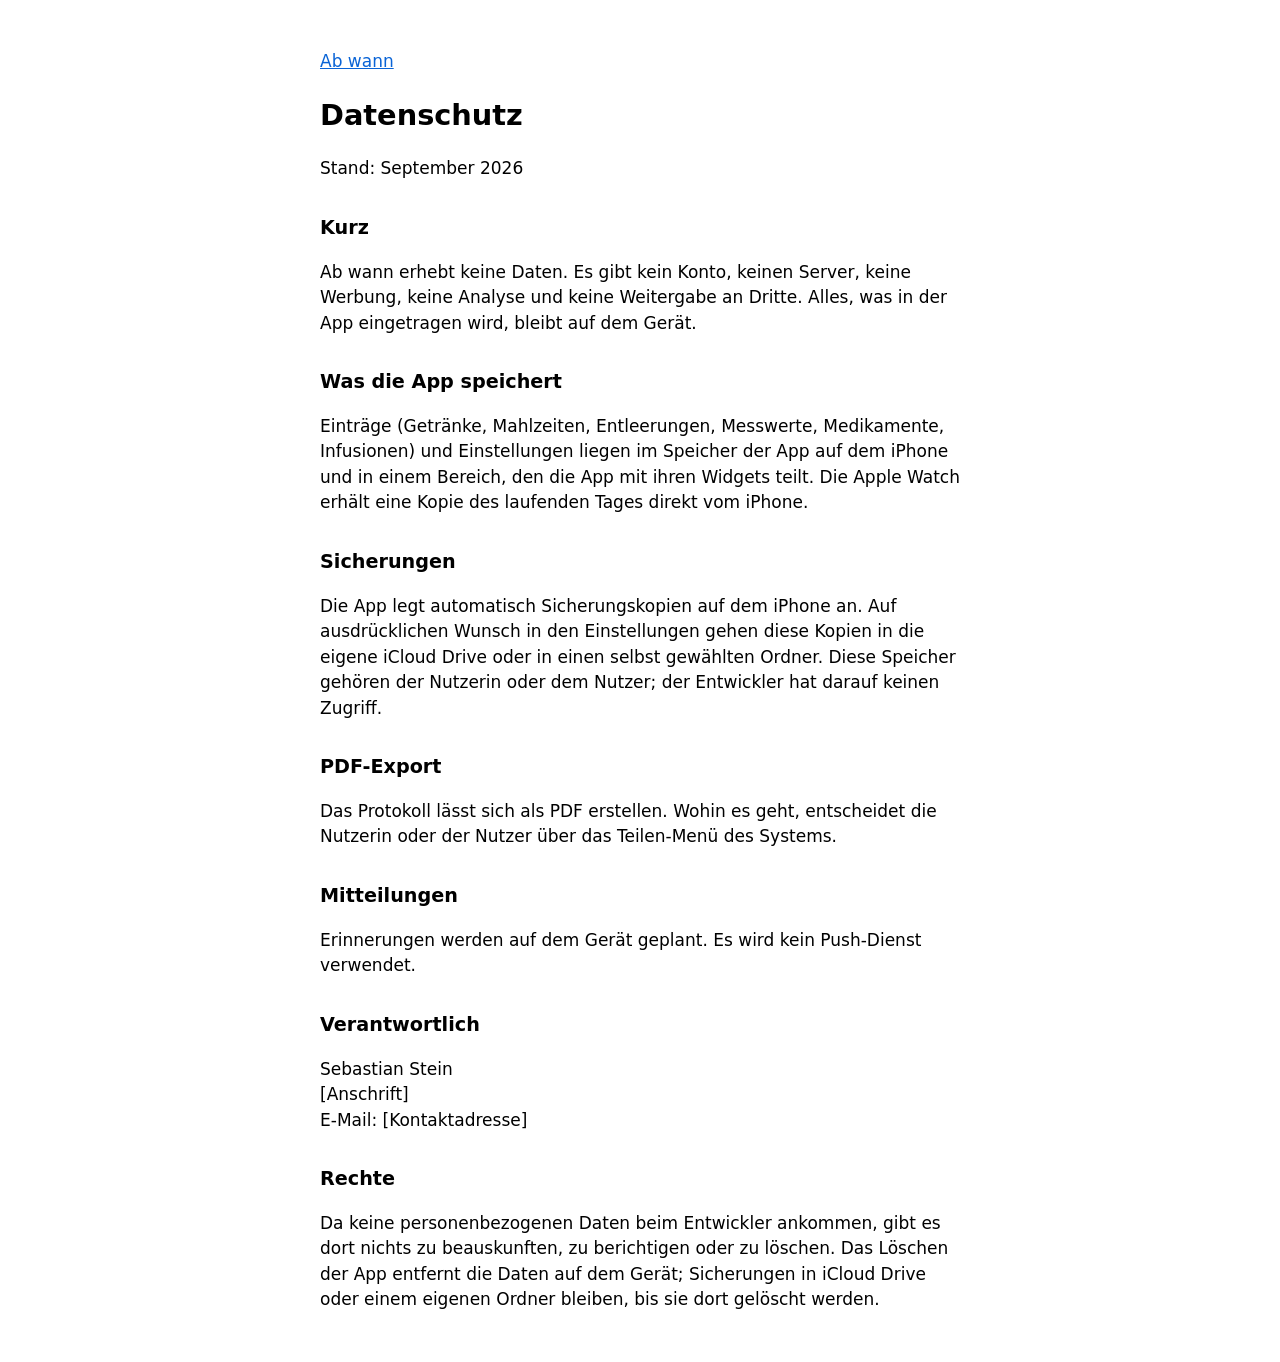
==== datenschutz.html @ 5077b269 "Draft the App Store texts and the support and privacy pages Co-Authored-By: Claude Opus 5 <noreply@a" ====
<!doctype html>
<html lang="de">
<head>
<meta charset="utf-8">
<meta name="viewport" content="width=device-width, initial-scale=1">
<title>Ab wann – Datenschutz</title>
<link rel="stylesheet" href="style.css">
</head>
<body>
<main>
<p><a href="./">Ab wann</a></p>
<h1>Datenschutz</h1>
<p>Stand: September 2026</p>

<h2>Kurz</h2>
<p>Ab wann erhebt keine Daten. Es gibt kein Konto, keinen Server, keine Werbung,
keine Analyse und keine Weitergabe an Dritte. Alles, was in der App eingetragen
wird, bleibt auf dem Gerät.</p>

<h2>Was die App speichert</h2>
<p>Einträge (Getränke, Mahlzeiten, Entleerungen, Messwerte, Medikamente,
Infusionen) und Einstellungen liegen im Speicher der App auf dem iPhone und in
einem Bereich, den die App mit ihren Widgets teilt. Die Apple Watch erhält eine
Kopie des laufenden Tages direkt vom iPhone.</p>

<h2>Sicherungen</h2>
<p>Die App legt automatisch Sicherungskopien auf dem iPhone an. Auf ausdrücklichen
Wunsch in den Einstellungen gehen diese Kopien in die eigene iCloud Drive oder in
einen selbst gewählten Ordner. Diese Speicher gehören der Nutzerin oder dem
Nutzer; der Entwickler hat darauf keinen Zugriff.</p>

<h2>PDF-Export</h2>
<p>Das Protokoll lässt sich als PDF erstellen. Wohin es geht, entscheidet die
Nutzerin oder der Nutzer über das Teilen-Menü des Systems.</p>

<h2>Mitteilungen</h2>
<p>Erinnerungen werden auf dem Gerät geplant. Es wird kein Push-Dienst verwendet.</p>

<h2>Verantwortlich</h2>
<p>Sebastian Stein<br>
<!-- TODO: Anschrift und Kontakt-E-Mail vor der Veröffentlichung eintragen -->
[Anschrift]<br>
E-Mail: [Kontaktadresse]</p>

<h2>Rechte</h2>
<p>Da keine personenbezogenen Daten beim Entwickler ankommen, gibt es dort nichts
zu beauskunften, zu berichtigen oder zu löschen. Das Löschen der App entfernt die
Daten auf dem Gerät; Sicherungen in iCloud Drive oder einem eigenen Ordner bleiben,
bis sie dort gelöscht werden.</p>
</main>
</body>
</html>
---- style.css ----
:root { color-scheme: light dark; }
body {
  margin: 0;
  padding-inline: 16px;
  font: 17px/1.5 -apple-system, system-ui, sans-serif;
  background: Canvas;
  color: CanvasText;
}
main { max-width: 40rem; margin: 0 auto; padding-block: 2rem; }
h1 { font-size: 1.8rem; }
h2 { font-size: 1.2rem; margin-top: 2rem; }
h3 { font-size: 1rem; margin-top: 1.5rem; }
a { color: #0a64d6; }
@media (prefers-color-scheme: dark) { a { color: #5aa2ff; } }
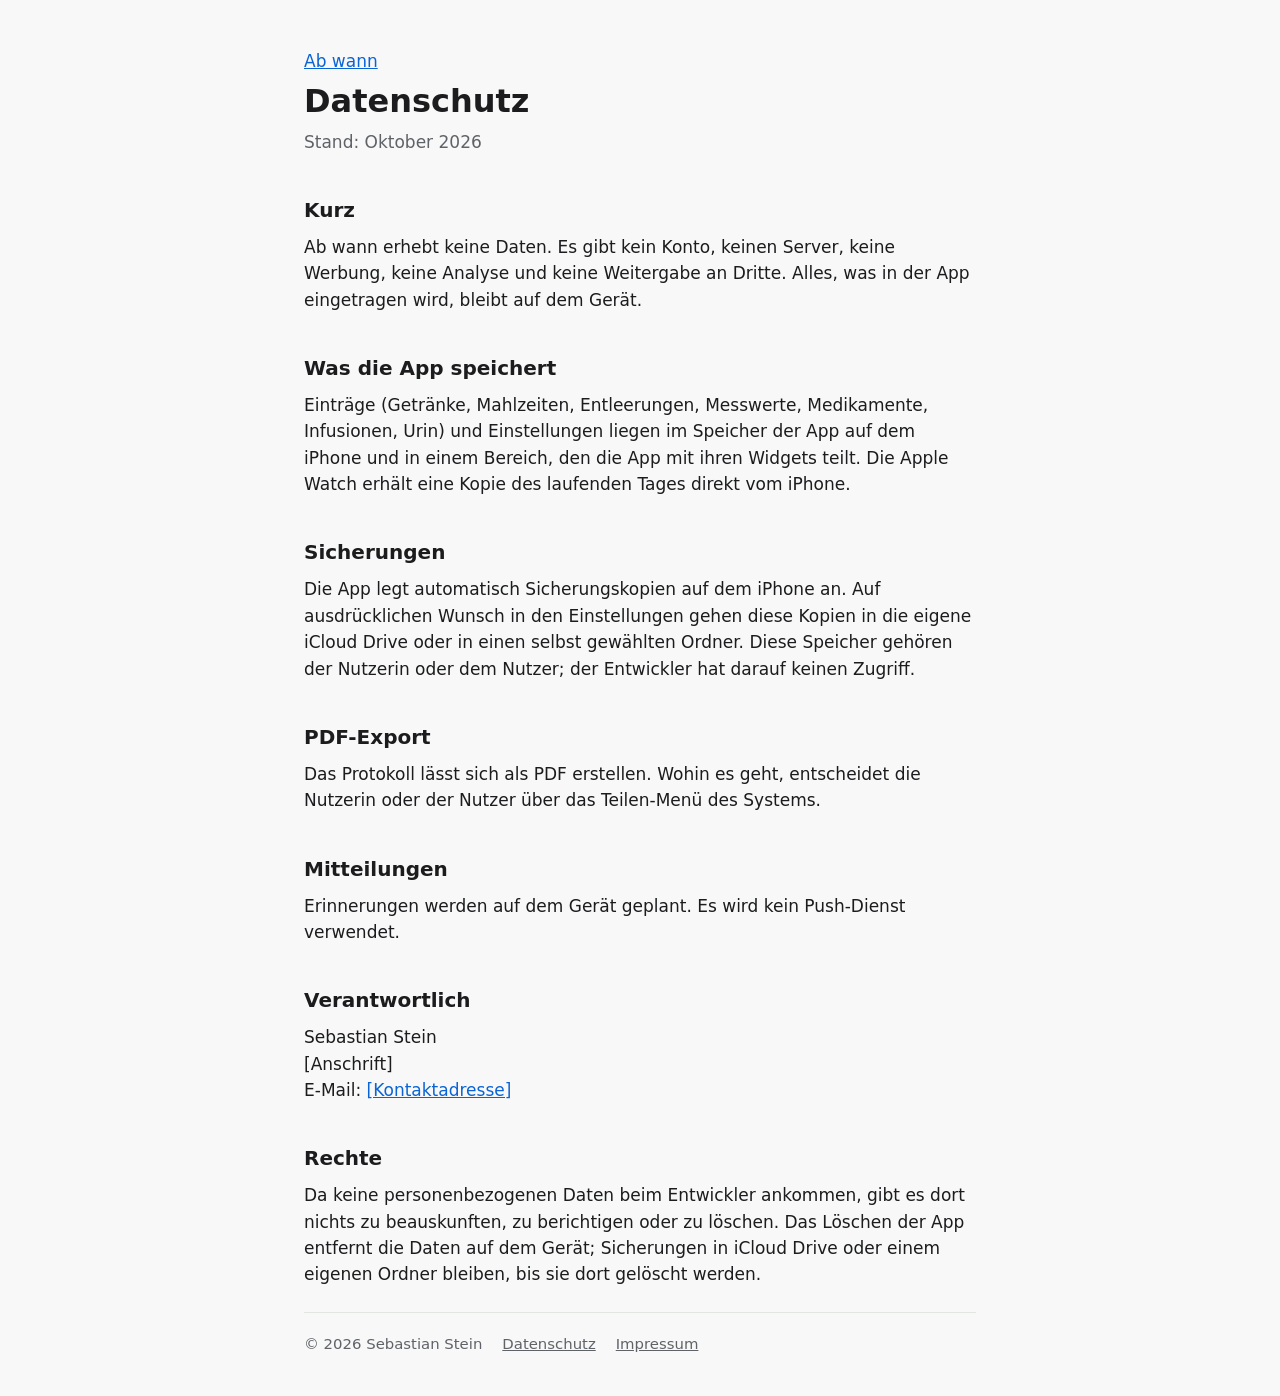
==== commit 336033a8: "Build out the support site with an imprint The page that goes behind the App Store's support and pri" ====
--- a/datenschutz.html
+++ b/datenschutz.html
@@ -4,13 +4,15 @@
 <meta charset="utf-8">
 <meta name="viewport" content="width=device-width, initial-scale=1">
 <title>Ab wann – Datenschutz</title>
+<link rel="icon" href="favicon.png">
+<link rel="apple-touch-icon" href="apple-touch-icon.png">
 <link rel="stylesheet" href="style.css">
 </head>
 <body>
 <main>
 <p><a href="./">Ab wann</a></p>
 <h1>Datenschutz</h1>
-<p>Stand: September 2026</p>
+<p class="muted">Stand: Oktober 2026</p>
 
 <h2>Kurz</h2>
 <p>Ab wann erhebt keine Daten. Es gibt kein Konto, keinen Server, keine Werbung,
@@ -19,7 +21,7 @@
 
 <h2>Was die App speichert</h2>
 <p>Einträge (Getränke, Mahlzeiten, Entleerungen, Messwerte, Medikamente,
-Infusionen) und Einstellungen liegen im Speicher der App auf dem iPhone und in
+Infusionen, Urin) und Einstellungen liegen im Speicher der App auf dem iPhone und in
 einem Bereich, den die App mit ihren Widgets teilt. Die Apple Watch erhält eine
 Kopie des laufenden Tages direkt vom iPhone.</p>
 
@@ -40,7 +42,7 @@
 <p>Sebastian Stein<br>
 <!-- TODO: Anschrift und Kontakt-E-Mail vor der Veröffentlichung eintragen -->
 [Anschrift]<br>
-E-Mail: [Kontaktadresse]</p>
+E-Mail: <a href="mailto:[Kontaktadresse]">[Kontaktadresse]</a></p>
 
 <h2>Rechte</h2>
 <p>Da keine personenbezogenen Daten beim Entwickler ankommen, gibt es dort nichts
@@ -48,5 +50,10 @@
 Daten auf dem Gerät; Sicherungen in iCloud Drive oder einem eigenen Ordner bleiben,
 bis sie dort gelöscht werden.</p>
 </main>
+<footer>
+  <span>© 2026 Sebastian Stein</span>
+  <a href="datenschutz.html">Datenschutz</a>
+  <a href="impressum.html">Impressum</a>
+</footer>
 </body>
 </html>
--- a/style.css
+++ b/style.css
@@ -1,14 +1,84 @@
-:root { color-scheme: light dark; }
+:root {
+  color-scheme: light dark;
+  --bg: #f7f8f7;
+  --surface: #ffffff;
+  --text: #1c1c1e;
+  --muted: #5f6368;
+  --line: #e3e5e3;
+  --accent: #0a64d6;
+  --ors: #00a3a8;
+}
+@media (prefers-color-scheme: dark) {
+  :root {
+    --bg: #111213;
+    --surface: #1c1d1f;
+    --text: #f2f2f2;
+    --muted: #a5a8ac;
+    --line: #2c2e31;
+    --accent: #5aa2ff;
+    --ors: #3cc7cb;
+  }
+}
+
+* { box-sizing: border-box; }
+html { -webkit-text-size-adjust: 100%; }
 body {
   margin: 0;
   padding-inline: 16px;
-  font: 17px/1.5 -apple-system, system-ui, sans-serif;
-  background: Canvas;
-  color: CanvasText;
+  font: 17px/1.55 -apple-system, BlinkMacSystemFont, system-ui, sans-serif;
+  background: var(--bg);
+  color: var(--text);
 }
-main { max-width: 40rem; margin: 0 auto; padding-block: 2rem; }
-h1 { font-size: 1.8rem; }
-h2 { font-size: 1.2rem; margin-top: 2rem; }
-h3 { font-size: 1rem; margin-top: 1.5rem; }
-a { color: #0a64d6; }
-@media (prefers-color-scheme: dark) { a { color: #5aa2ff; } }
+main, footer { max-width: 42rem; margin: 0 auto; }
+main { padding-block: 2.5rem 1rem; }
+
+h1 { font-size: 2rem; line-height: 1.2; margin: 0.5rem 0; }
+h2 { font-size: 1.25rem; margin: 2.5rem 0 0.5rem; }
+h3 { font-size: 1.05rem; margin: 1.5rem 0 0.25rem; }
+p { margin: 0.5rem 0; }
+a { color: var(--accent); }
+.muted { color: var(--muted); }
+
+.hero { display: flex; gap: 1.25rem; align-items: center; }
+.hero img { width: 96px; height: 96px; border-radius: 22px; flex: none; }
+.hero p { font-size: 1.1rem; color: var(--muted); margin: 0; }
+.lead { font-size: 1.15rem; margin-top: 1.75rem; }
+
+.cards { display: grid; gap: 12px; margin-top: 1rem; }
+@media (min-width: 560px) { .cards { grid-template-columns: 1fr 1fr; } }
+.card {
+  background: var(--surface);
+  border: 1px solid var(--line);
+  border-radius: 14px;
+  padding: 1rem 1.1rem;
+}
+.card h3 { margin-top: 0; }
+.card p { margin: 0; color: var(--muted); font-size: 0.97rem; }
+
+.example {
+  background: var(--surface);
+  border: 1px solid var(--line);
+  border-radius: 14px;
+  padding: 1.25rem;
+  text-align: center;
+  margin-top: 1.5rem;
+}
+.example strong { display: block; font-size: 1.6rem; }
+.example span { color: var(--muted); }
+
+.notice {
+  border-left: 3px solid var(--line);
+  padding: 0.25rem 0 0.25rem 1rem;
+  color: var(--muted);
+}
+
+footer {
+  border-top: 1px solid var(--line);
+  padding-block: 1.25rem 2.5rem;
+  font-size: 0.93rem;
+  color: var(--muted);
+  display: flex;
+  flex-wrap: wrap;
+  gap: 0.5rem 1.25rem;
+}
+footer a { color: var(--muted); }
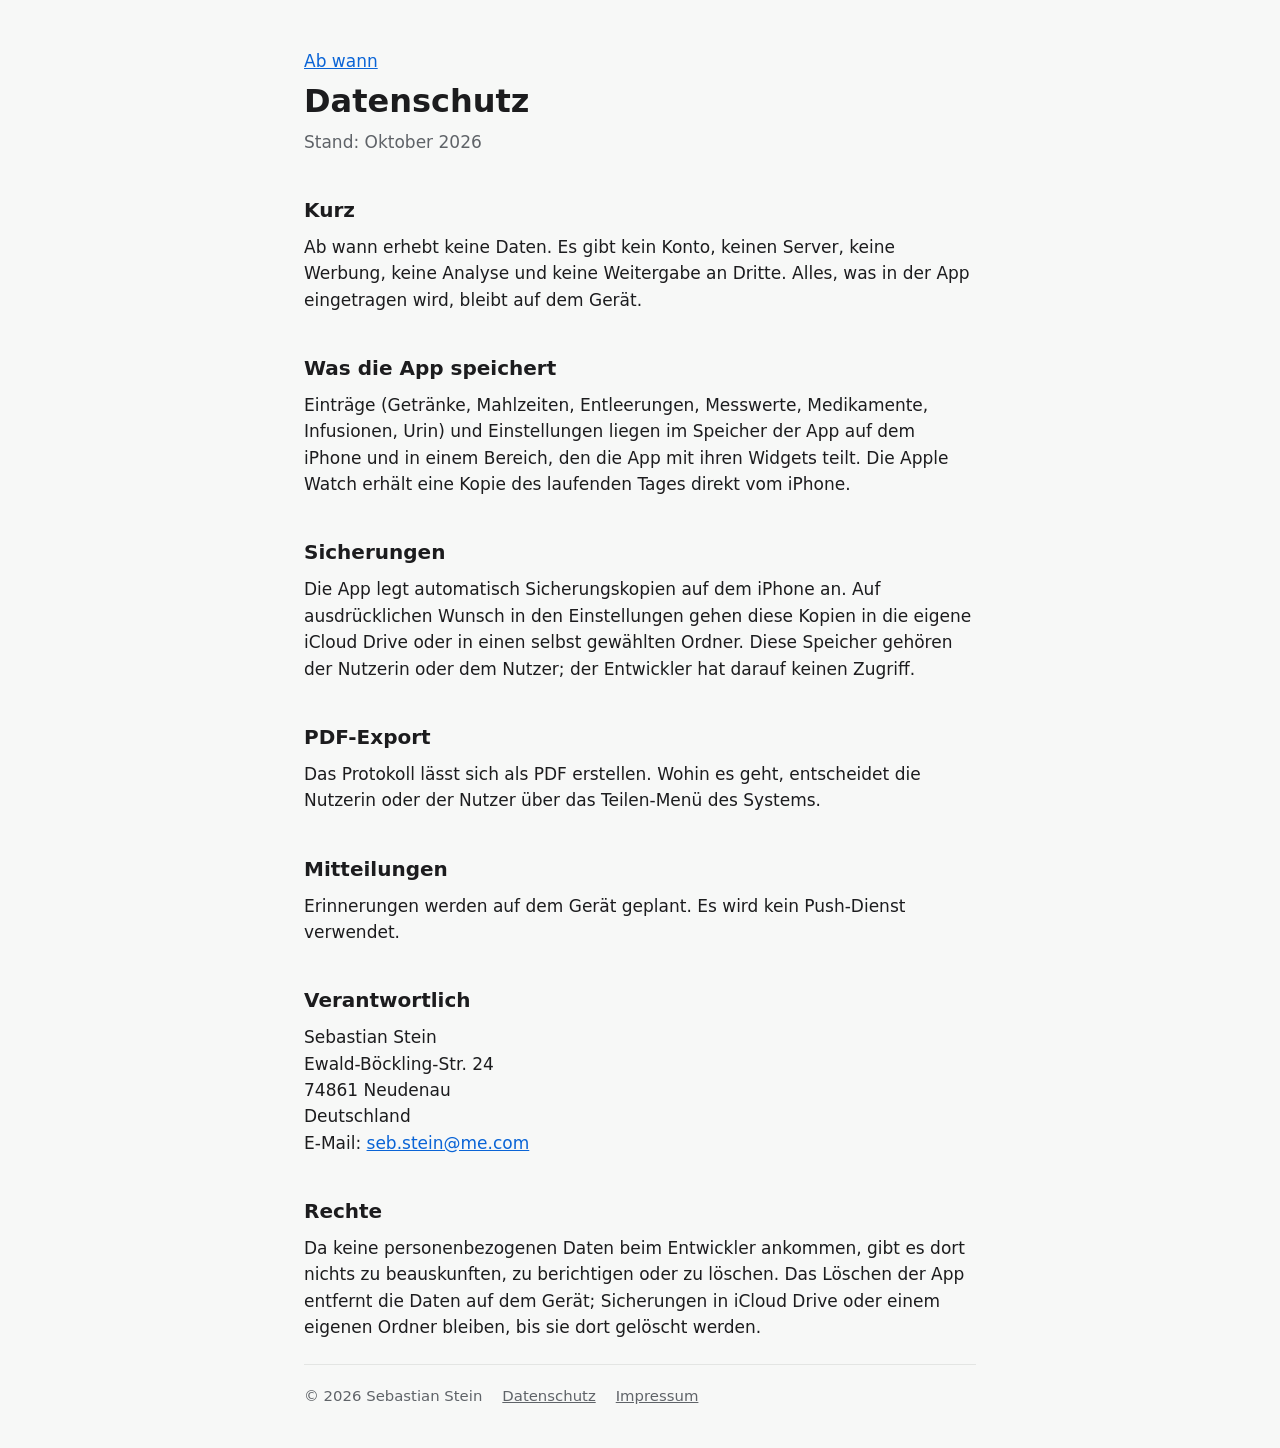
==== commit f0c343a1: "Fill in the contact and the imprint address Taken from the imprint the Notenkiste site already publi" ====
--- a/datenschutz.html
+++ b/datenschutz.html
@@ -40,9 +40,10 @@
 
 <h2>Verantwortlich</h2>
 <p>Sebastian Stein<br>
-<!-- TODO: Anschrift und Kontakt-E-Mail vor der Veröffentlichung eintragen -->
-[Anschrift]<br>
-E-Mail: <a href="mailto:[Kontaktadresse]">[Kontaktadresse]</a></p>
+Ewald-Böckling-Str. 24<br>
+74861 Neudenau<br>
+Deutschland<br>
+E-Mail: <a href="mailto:seb.stein@me.com">seb.stein@me.com</a></p>
 
 <h2>Rechte</h2>
 <p>Da keine personenbezogenen Daten beim Entwickler ankommen, gibt es dort nichts
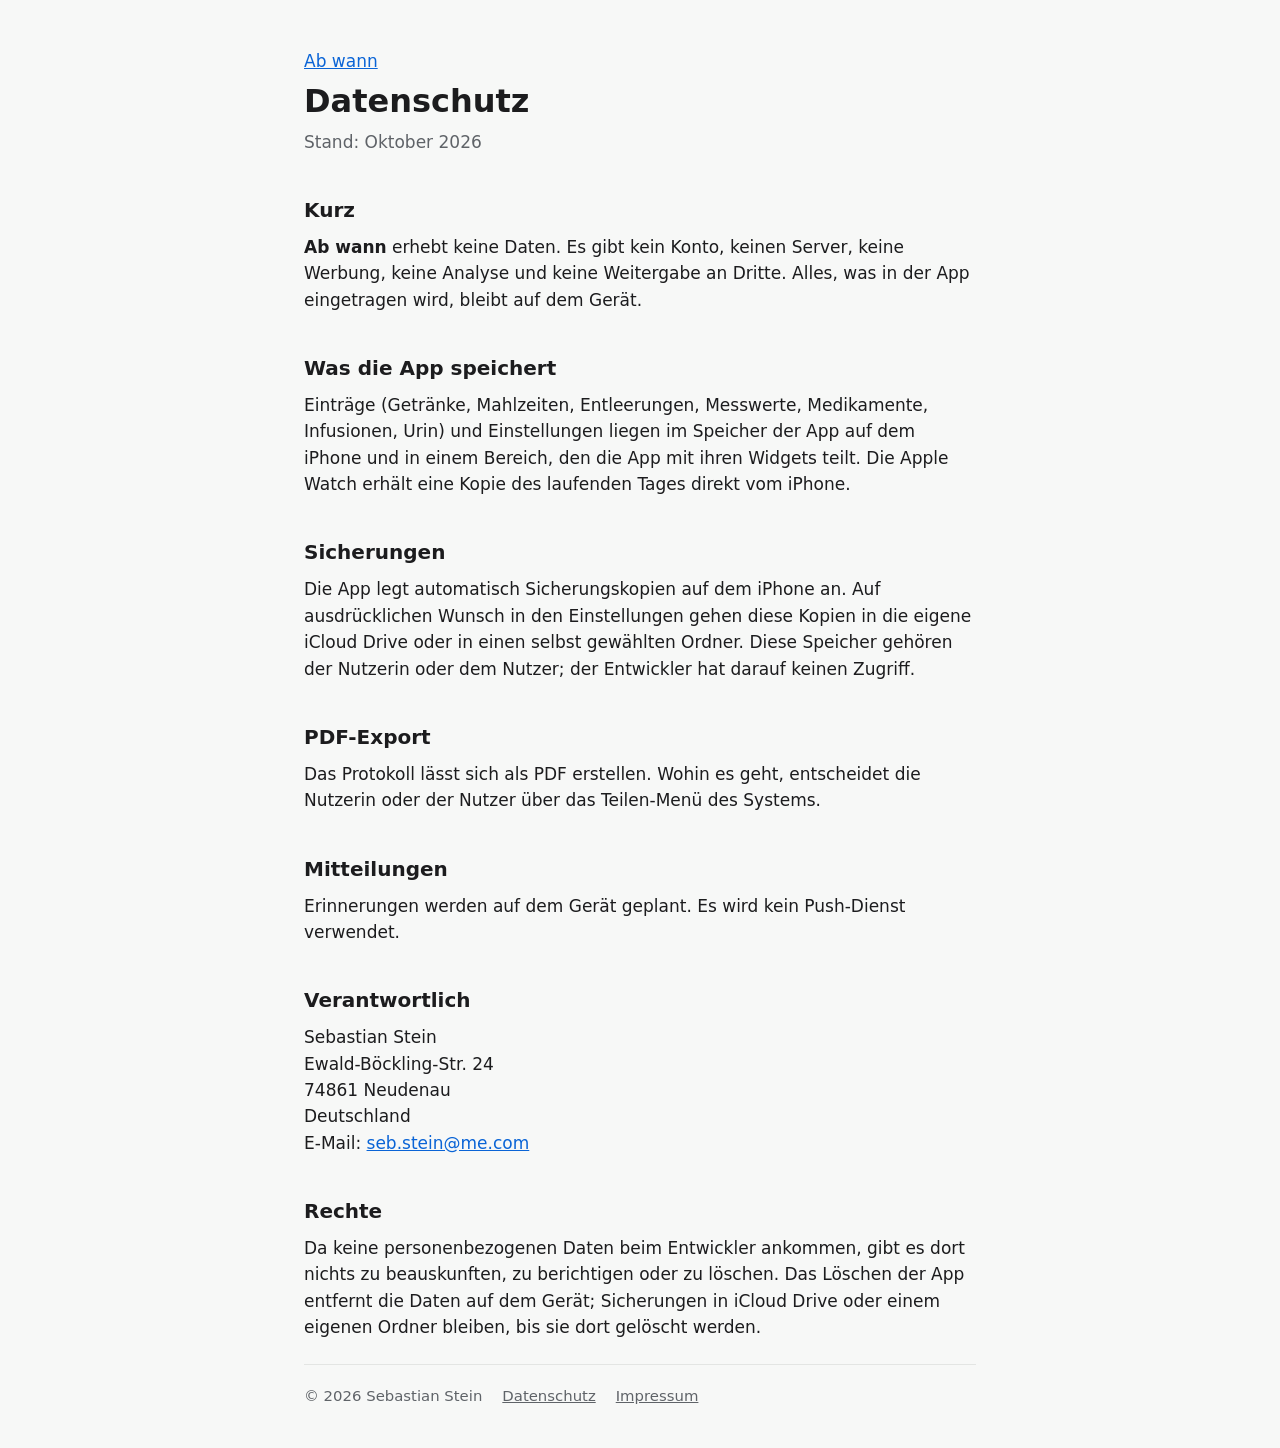
==== commit 25d8d065: "Set the app name in bold in the site text and make the contact line personal Co-Authored-By: Claude " ====
--- a/datenschutz.html
+++ b/datenschutz.html
@@ -15,7 +15,7 @@
 <p class="muted">Stand: Oktober 2026</p>
 
 <h2>Kurz</h2>
-<p>Ab wann erhebt keine Daten. Es gibt kein Konto, keinen Server, keine Werbung,
+<p><strong class="app">Ab&nbsp;wann</strong> erhebt keine Daten. Es gibt kein Konto, keinen Server, keine Werbung,
 keine Analyse und keine Weitergabe an Dritte. Alles, was in der App eingetragen
 wird, bleibt auf dem Gerät.</p>
 
--- a/style.css
+++ b/style.css
@@ -38,11 +38,17 @@
 p { margin: 0.5rem 0; }
 a { color: var(--accent); }
 .muted { color: var(--muted); }
+/* The app's name inside running text, where "Ab wann" is easily read as the
+   phrase "ab wann". Full text colour so it also stands out in grey paragraphs. */
+.app { font-weight: 700; color: var(--text); }
 
 .hero { display: flex; gap: 1.25rem; align-items: center; }
 .hero img { width: 96px; height: 96px; border-radius: 22px; flex: none; }
 .hero p { font-size: 1.1rem; color: var(--muted); margin: 0; }
+.intro { font-size: 1.25rem; line-height: 1.4; margin-top: 1.75rem; }
+.intro strong { display: block; }
 .lead { font-size: 1.15rem; margin-top: 1.75rem; }
+.intro + .lead { margin-top: 1rem; }
 
 .cards { display: grid; gap: 12px; margin-top: 1rem; }
 @media (min-width: 560px) { .cards { grid-template-columns: 1fr 1fr; } }
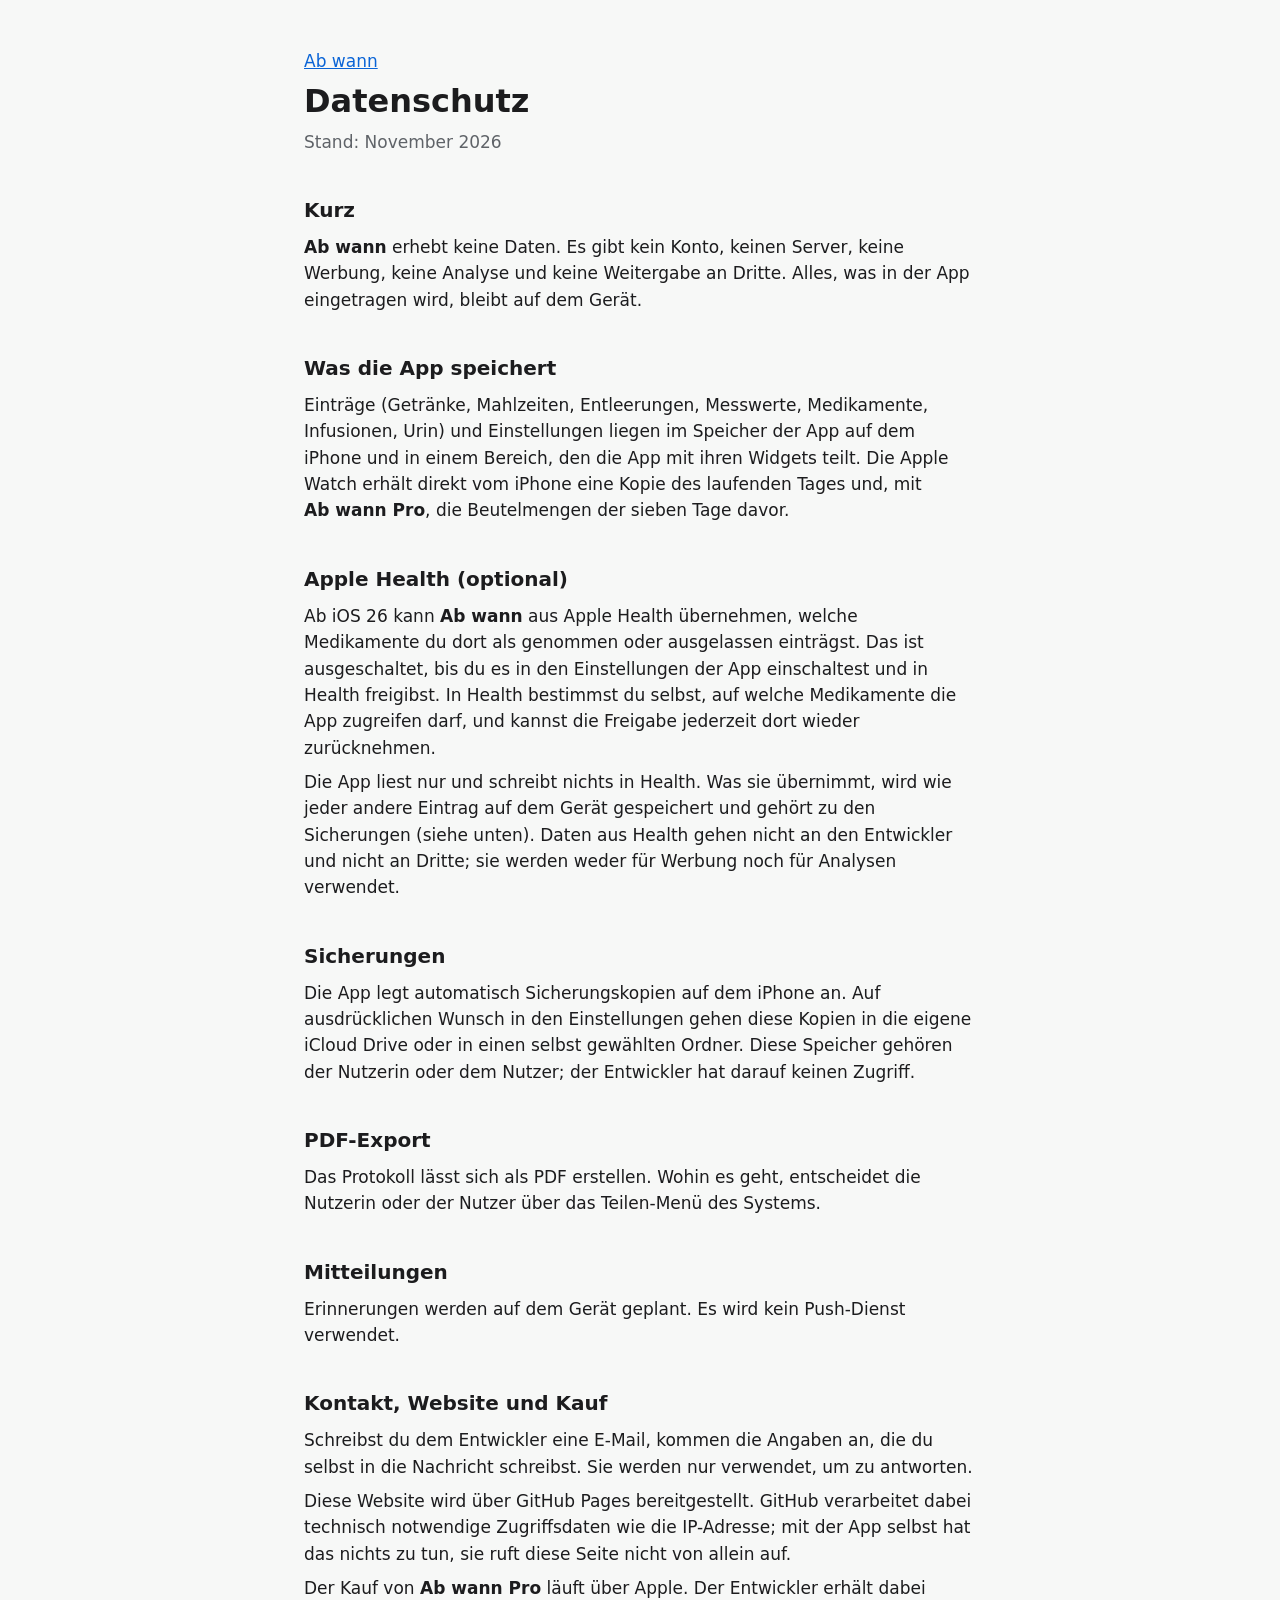
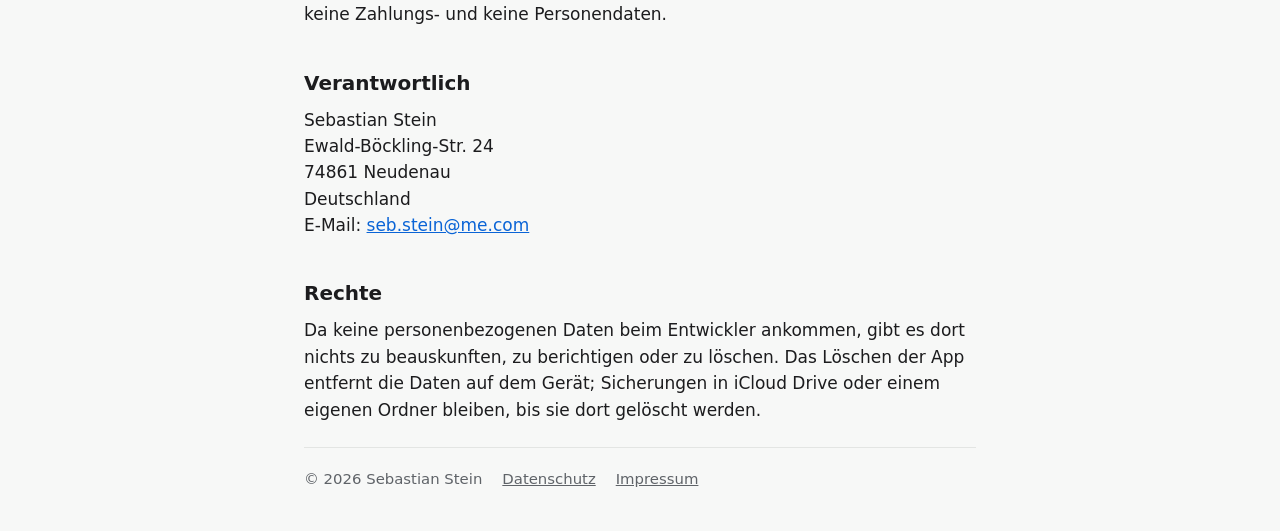
==== commit 483568f4: "Name the optional Apple Health read access in the privacy page Co-Authored-By: Claude Sonnet 5.5 <no" ====
--- a/datenschutz.html
+++ b/datenschutz.html
@@ -12,7 +12,7 @@
 <main>
 <p><a href="./">Ab wann</a></p>
 <h1>Datenschutz</h1>
-<p class="muted">Stand: Oktober 2026</p>
+<p class="muted">Stand: November 2026</p>
 
 <h2>Kurz</h2>
 <p><strong class="app">Ab&nbsp;wann</strong> erhebt keine Daten. Es gibt kein Konto, keinen Server, keine Werbung,
@@ -22,8 +22,20 @@
 <h2>Was die App speichert</h2>
 <p>Einträge (Getränke, Mahlzeiten, Entleerungen, Messwerte, Medikamente,
 Infusionen, Urin) und Einstellungen liegen im Speicher der App auf dem iPhone und in
-einem Bereich, den die App mit ihren Widgets teilt. Die Apple Watch erhält eine
-Kopie des laufenden Tages direkt vom iPhone.</p>
+einem Bereich, den die App mit ihren Widgets teilt. Die Apple Watch erhält direkt
+vom iPhone eine Kopie des laufenden Tages und, mit <strong class="app">Ab&nbsp;wann&nbsp;Pro</strong>,
+die Beutelmengen der sieben Tage davor.</p>
+
+<h2>Apple Health (optional)</h2>
+<p>Ab iOS 26 kann <strong class="app">Ab&nbsp;wann</strong> aus Apple Health übernehmen, welche
+Medikamente du dort als genommen oder ausgelassen einträgst. Das ist ausgeschaltet,
+bis du es in den Einstellungen der App einschaltest und in Health freigibst. In Health
+bestimmst du selbst, auf welche Medikamente die App zugreifen darf, und kannst die
+Freigabe jederzeit dort wieder zurücknehmen.</p>
+<p>Die App liest nur und schreibt nichts in Health. Was sie übernimmt, wird wie jeder
+andere Eintrag auf dem Gerät gespeichert und gehört zu den Sicherungen (siehe
+unten). Daten aus Health gehen nicht an den Entwickler und nicht an Dritte; sie
+werden weder für Werbung noch für Analysen verwendet.</p>
 
 <h2>Sicherungen</h2>
 <p>Die App legt automatisch Sicherungskopien auf dem iPhone an. Auf ausdrücklichen
@@ -37,6 +49,15 @@
 
 <h2>Mitteilungen</h2>
 <p>Erinnerungen werden auf dem Gerät geplant. Es wird kein Push-Dienst verwendet.</p>
+
+<h2>Kontakt, Website und Kauf</h2>
+<p>Schreibst du dem Entwickler eine E-Mail, kommen die Angaben an, die du selbst
+in die Nachricht schreibst. Sie werden nur verwendet, um zu antworten.</p>
+<p>Diese Website wird über GitHub Pages bereitgestellt. GitHub verarbeitet dabei
+technisch notwendige Zugriffsdaten wie die IP-Adresse; mit der App selbst hat das
+nichts zu tun, sie ruft diese Seite nicht von allein auf.</p>
+<p>Der Kauf von <strong class="app">Ab&nbsp;wann&nbsp;Pro</strong> läuft über Apple. Der Entwickler erhält dabei
+keine Zahlungs- und keine Personendaten.</p>
 
 <h2>Verantwortlich</h2>
 <p>Sebastian Stein<br>
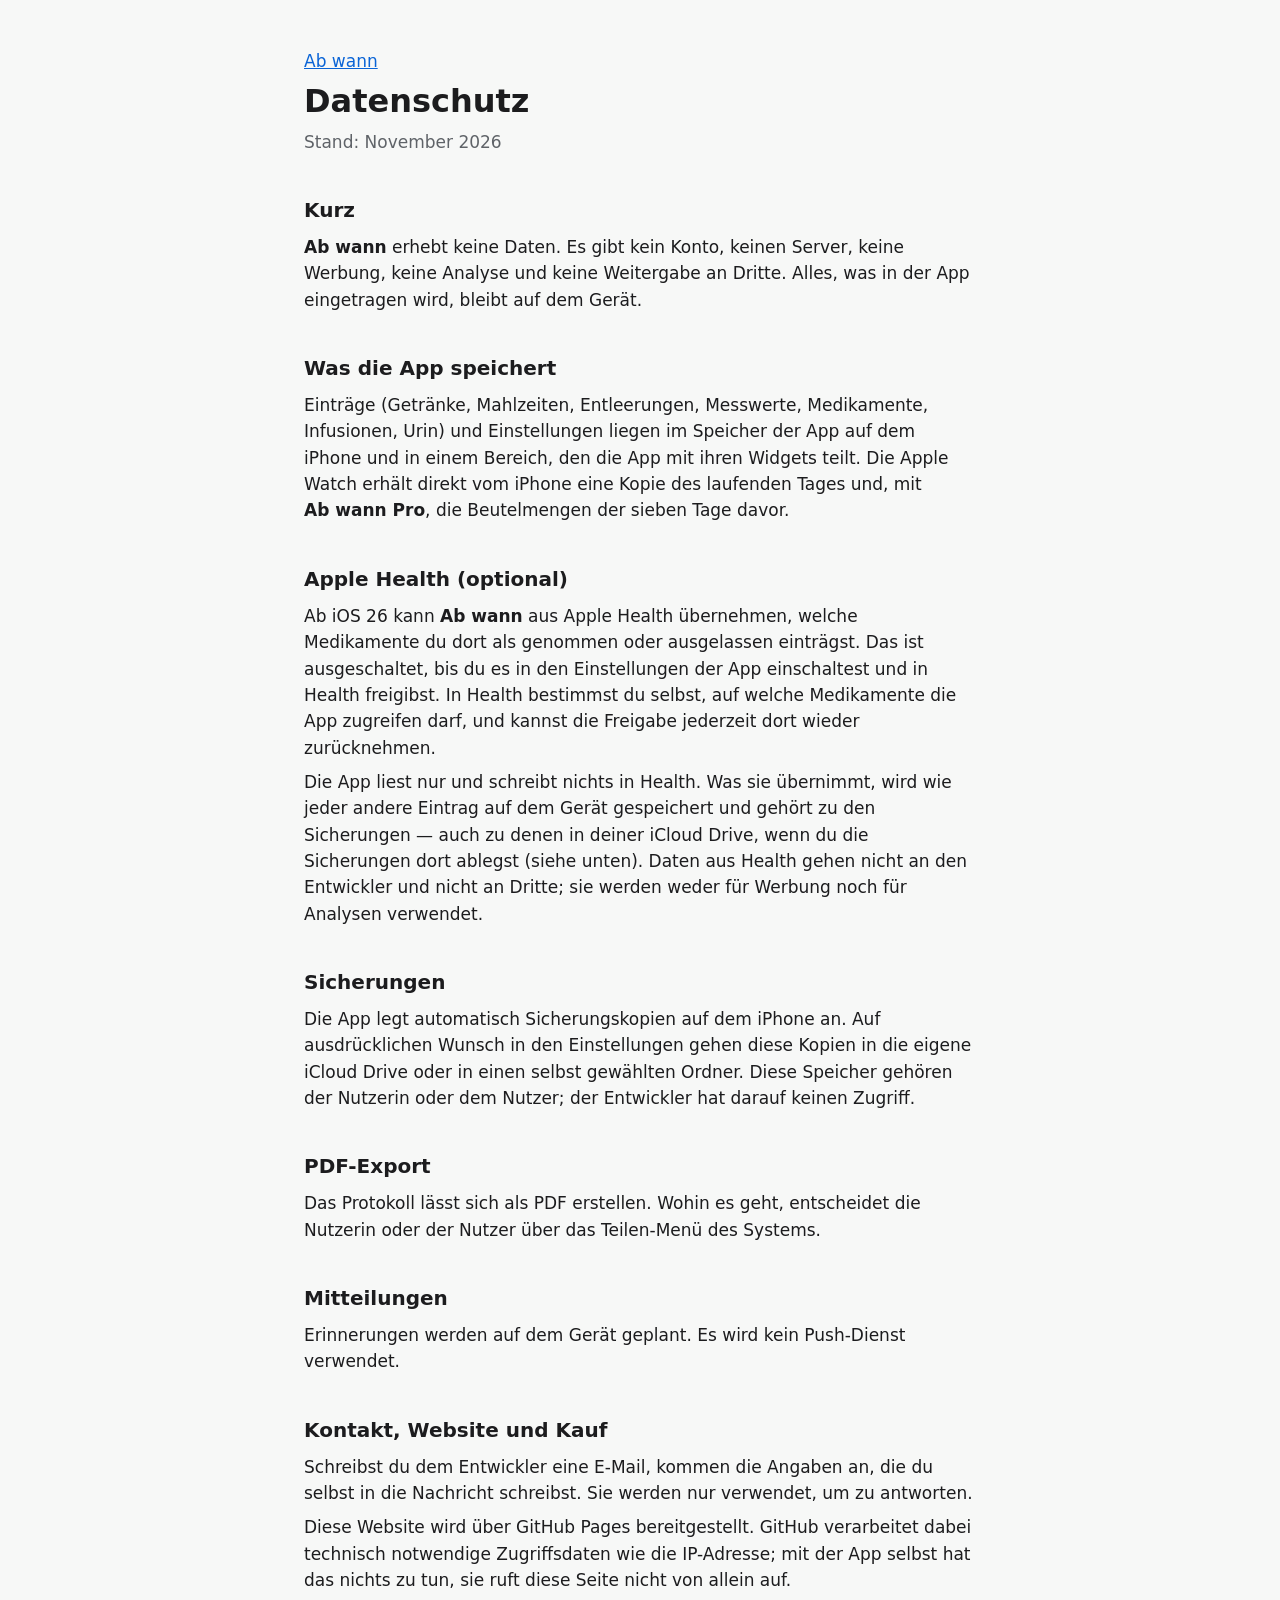
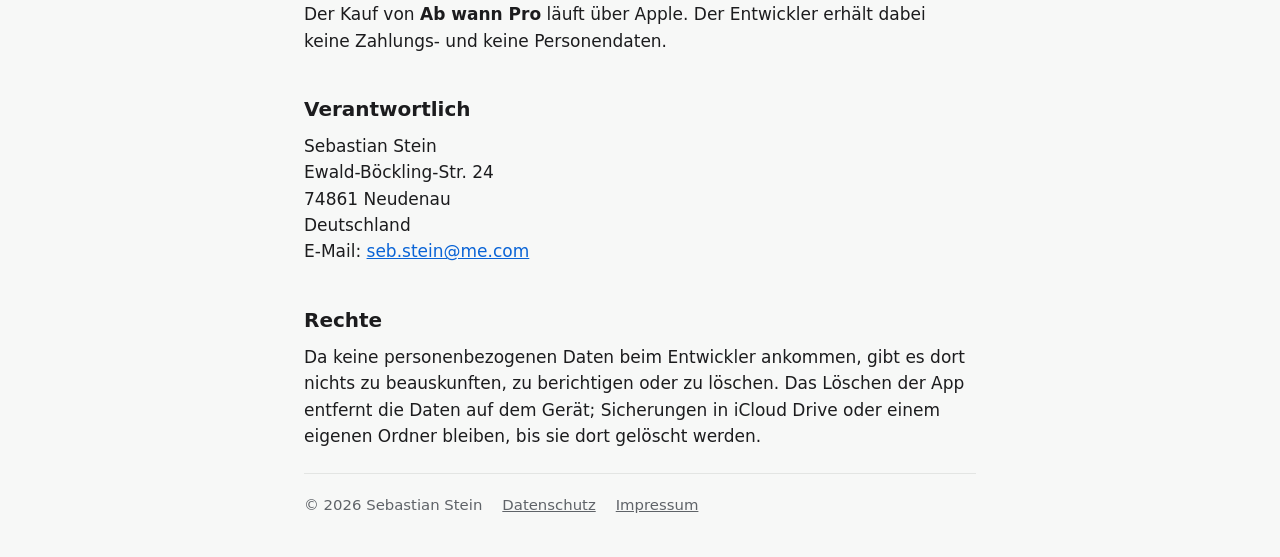
==== commit 8b4eaffc: "Say that taken-over Health doses go into the backups, iCloud Drive included Co-Authored-By: Claude O" ====
--- a/datenschutz.html
+++ b/datenschutz.html
@@ -33,8 +33,8 @@
 bestimmst du selbst, auf welche Medikamente die App zugreifen darf, und kannst die
 Freigabe jederzeit dort wieder zurücknehmen.</p>
 <p>Die App liest nur und schreibt nichts in Health. Was sie übernimmt, wird wie jeder
-andere Eintrag auf dem Gerät gespeichert und gehört zu den Sicherungen (siehe
-unten). Daten aus Health gehen nicht an den Entwickler und nicht an Dritte; sie
+andere Eintrag auf dem Gerät gespeichert und gehört zu den Sicherungen — auch zu
+denen in deiner iCloud Drive, wenn du die Sicherungen dort ablegst (siehe unten). Daten aus Health gehen nicht an den Entwickler und nicht an Dritte; sie
 werden weder für Werbung noch für Analysen verwendet.</p>
 
 <h2>Sicherungen</h2>
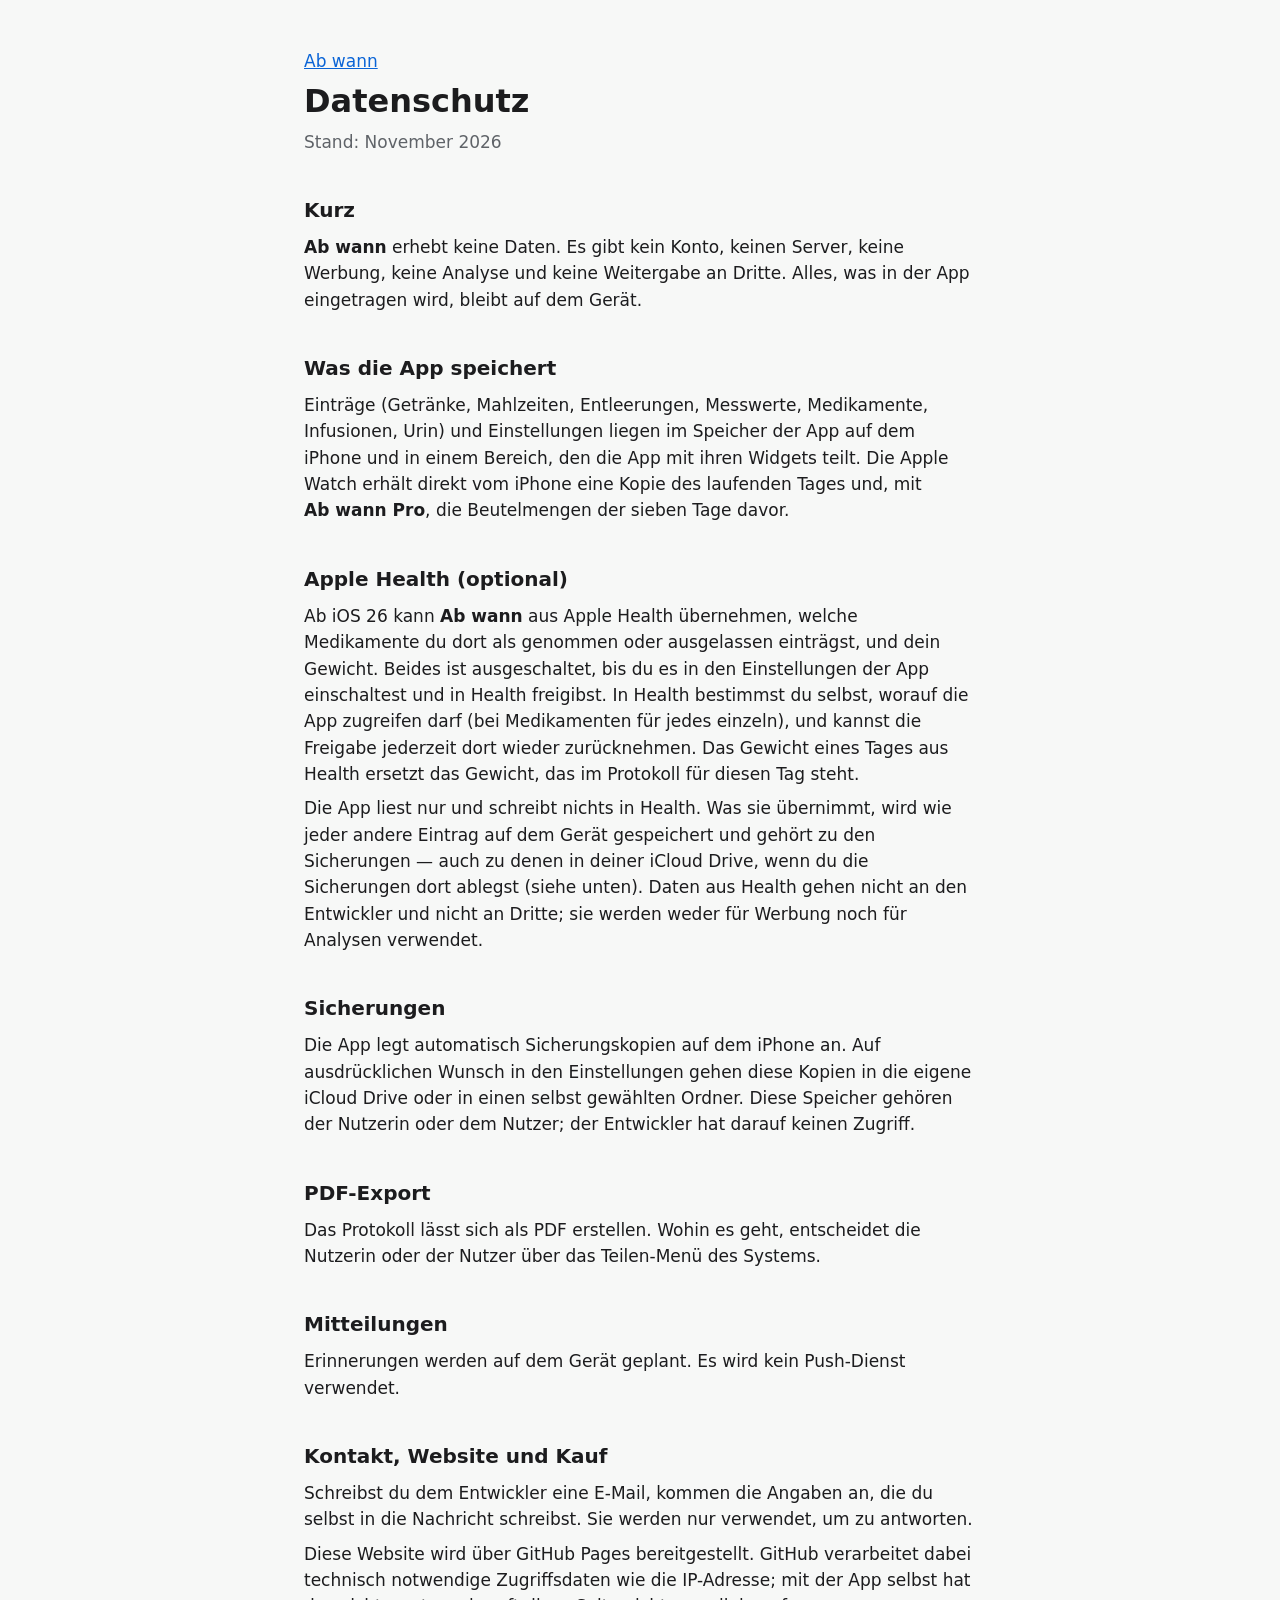
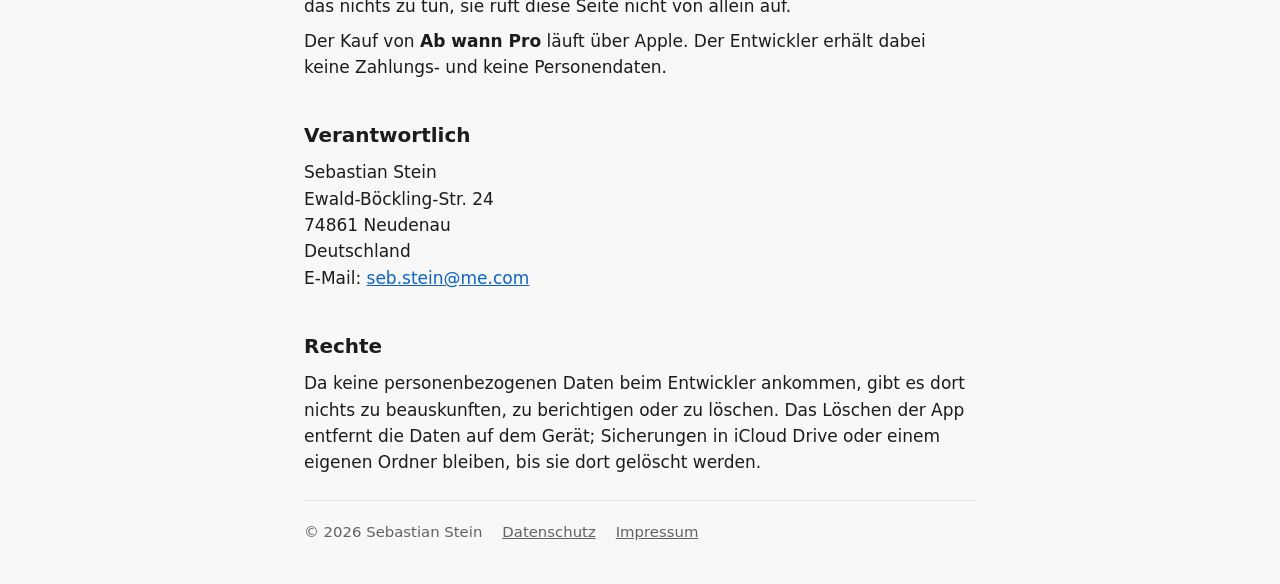
==== commit eeb52a8c: "Name the optional weight read from Apple Health in the privacy page Co-Authored-By: Claude Sonnet 5." ====
--- a/datenschutz.html
+++ b/datenschutz.html
@@ -28,10 +28,11 @@
 
 <h2>Apple Health (optional)</h2>
 <p>Ab iOS 26 kann <strong class="app">Ab&nbsp;wann</strong> aus Apple Health übernehmen, welche
-Medikamente du dort als genommen oder ausgelassen einträgst. Das ist ausgeschaltet,
-bis du es in den Einstellungen der App einschaltest und in Health freigibst. In Health
-bestimmst du selbst, auf welche Medikamente die App zugreifen darf, und kannst die
-Freigabe jederzeit dort wieder zurücknehmen.</p>
+Medikamente du dort als genommen oder ausgelassen einträgst, und dein Gewicht. Beides ist
+ausgeschaltet, bis du es in den Einstellungen der App einschaltest und in Health freigibst.
+In Health bestimmst du selbst, worauf die App zugreifen darf (bei Medikamenten für jedes
+einzeln), und kannst die Freigabe jederzeit dort wieder zurücknehmen. Das Gewicht eines
+Tages aus Health ersetzt das Gewicht, das im Protokoll für diesen Tag steht.</p>
 <p>Die App liest nur und schreibt nichts in Health. Was sie übernimmt, wird wie jeder
 andere Eintrag auf dem Gerät gespeichert und gehört zu den Sicherungen — auch zu
 denen in deiner iCloud Drive, wenn du die Sicherungen dort ablegst (siehe unten). Daten aus Health gehen nicht an den Entwickler und nicht an Dritte; sie
